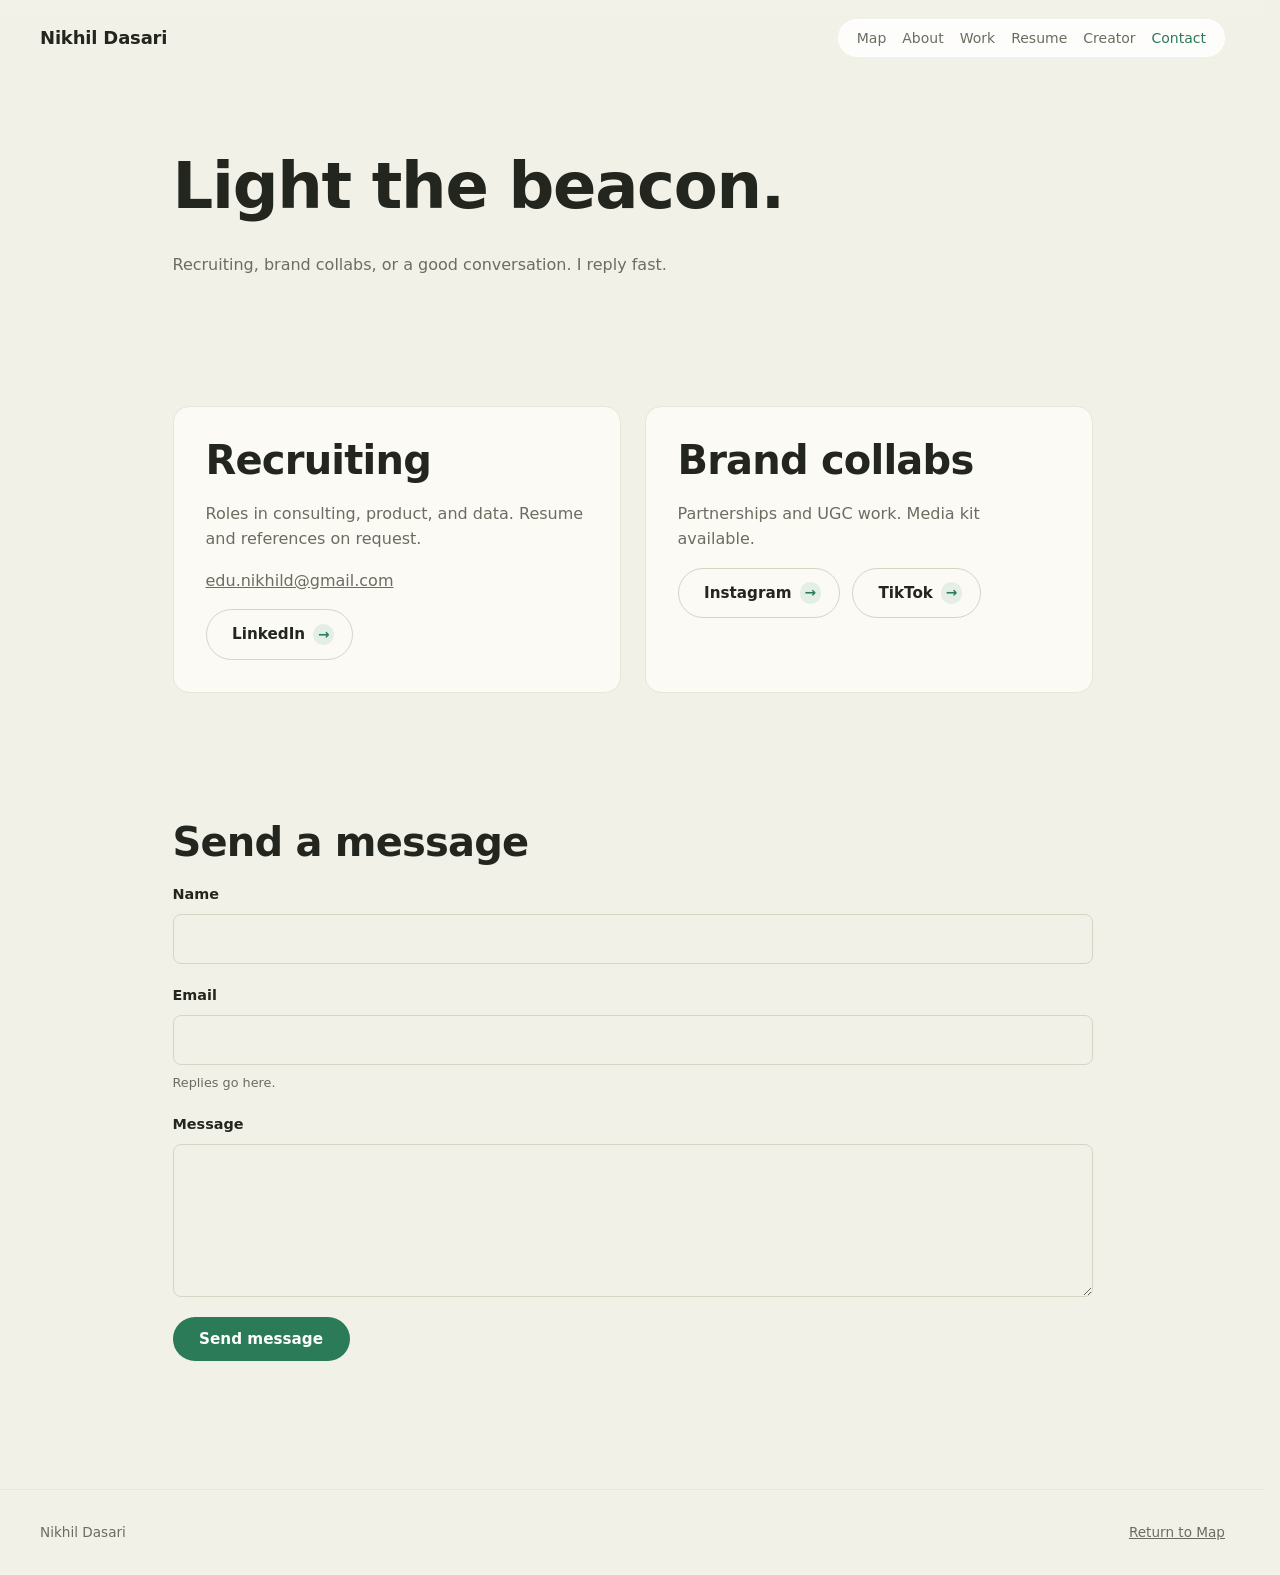
==== contact.html @ 0049f291 "Initial commit: Nikhil Dasari portfolio site Static site: hub, about, work, resume, creator, contact" ====
<!DOCTYPE html>
<html lang="en">
<head>
  <meta charset="UTF-8">
  <meta name="viewport" content="width=device-width, initial-scale=1">
  <title>Contact | Nikhil Dasari</title>
  <link rel="preconnect" href="https://api.fontshare.com">
  <link rel="stylesheet" href="https://api.fontshare.com/v2/css?f[]=cabinet-grotesk@700,800&f[]=satoshi@400,500,700&display=swap">
  <link rel="stylesheet" href="css/styles.css">
</head>
<body>

  <header class="site-nav">
    <a class="site-nav__name" href="index.html">Nikhil Dasari</a>
    <nav aria-label="Primary">
      <ul class="site-nav__links">
        <li><a href="index.html">Map</a></li>
        <li><a href="about.html">About</a></li>
        <li><a href="work.html">Work</a></li>
        <li><a href="resume.html">Resume</a></li>
        <li><a href="ugc.html">Creator</a></li>
        <li><a href="contact.html" aria-current="page">Contact</a></li>
      </ul>
    </nav>
  </header>

  <main class="page" style="max-width: 1000px;">

    <section class="block" style="margin-top: clamp(3rem, 6vw, 5rem);">
      <h1 class="rise">Light the beacon.</h1>
      <p class="rise rise-2">Recruiting, brand collabs, or a good conversation. I reply fast.</p>
    </section>

    <section class="block reveal">
      <div class="intent-split">
        <div>
          <h2>Recruiting</h2>
          <p>Roles in consulting, product, and data. Resume and references on request.</p>
          <p><a href="mailto:edu.nikhild@gmail.com">edu.nikhild@gmail.com</a></p>
          <a class="btn btn--ghost" href="https://www.linkedin.com/in/dasarinikhil1/" target="_blank" rel="noopener">LinkedIn <span class="btn__icon">&rarr;</span></a>
        </div>
        <div>
          <h2>Brand collabs</h2>
          <p>Partnerships and UGC work. Media kit available.</p>
          <div style="display:flex; gap:0.75rem; flex-wrap:wrap;">
            <a class="btn btn--ghost" href="https://www.instagram.com/nikhy_1/" target="_blank" rel="noopener">Instagram <span class="btn__icon">&rarr;</span></a>
            <a class="btn btn--ghost" href="https://www.tiktok.com/@nikhil.dasari" target="_blank" rel="noopener">TikTok <span class="btn__icon">&rarr;</span></a>
          </div>
        </div>
      </div>
    </section>

    <section class="block reveal">
      <h2>Send a message</h2>
      <form action="#" method="post">
        <!-- TODO: wire to a form service (Formspree / Netlify Forms) -->
        <div class="field">
          <label for="name">Name</label>
          <input id="name" name="name" type="text" autocomplete="name" required>
        </div>
        <div class="field">
          <label for="email">Email</label>
          <input id="email" name="email" type="email" autocomplete="email" required>
          <span class="hint">Replies go here.</span>
        </div>
        <div class="field">
          <label for="message">Message</label>
          <textarea id="message" name="message" rows="5" required></textarea>
        </div>
        <button class="btn btn--primary" type="submit">Send message</button>
      </form>
    </section>

  </main>

  <footer class="site-footer">
    <span>Nikhil Dasari</span>
    <a href="index.html">Return to Map</a>
  </footer>

  <script src="js/site.js"></script>
</body>
</html>
---- css/styles.css ----
/* ============================================================
   Sky Atlas / Nikhil Dasari
   Design language: dawn-sky painterly hub, clean minimal interiors.
   Type: Cabinet Grotesk (display) + Satoshi (body), via Fontshare.
   One accent (emerald), one radius system (16px cards / pill buttons),
   auto light-dark theme.
   ============================================================ */

:root {
  --font-display: "Cabinet Grotesk", system-ui, -apple-system, sans-serif;
  --font-body: "Satoshi", system-ui, -apple-system, sans-serif;

  /* campus palette: warm ivory / sage, light-locked */
  --surface: #f2f1e8;
  --surface-raised: #fbfaf4;
  --line: #d6d5c4;
  --line-soft: #e7e6d8;
  --text: #23261f;
  --text-muted: #6a6d60;

  --accent: #2b7a58;
  --accent-soft: #e3eee6;
  --accent-ink: #ffffff;

  --radius-card: 16px;
  --radius-pill: 999px;

  --section-gap: clamp(5rem, 10vw, 9rem);
  --pad-x: clamp(1rem, 4vw, 2.5rem);
  --measure: 65ch;

  --ease-out: cubic-bezier(0.16, 1, 0.3, 1);
  --shadow-soft: 0 16px 40px -20px rgba(95, 100, 75, 0.3);
  color-scheme: light;
}


* { box-sizing: border-box; }

html { scroll-behavior: smooth; scrollbar-gutter: stable; }
@media (prefers-reduced-motion: reduce) { html { scroll-behavior: auto; } }

body {
  margin: 0;
  background: var(--surface);
  color: var(--text);
  font-family: var(--font-body);
  line-height: 1.6;
  -webkit-font-smoothing: antialiased;
}

img { max-width: 100%; display: block; }

h1, h2, h3 {
  font-family: var(--font-display);
  font-weight: 800;
  letter-spacing: -0.02em;
  line-height: 1.05;
  margin: 0 0 0.5em;
}
h1 { font-size: clamp(2.4rem, 5vw, 4rem); }
h2 { font-size: clamp(1.75rem, 3.5vw, 2.5rem); }
h3 { font-size: 1.2rem; letter-spacing: -0.01em; }

p { max-width: var(--measure); color: var(--text-muted); margin: 0 0 1em; }

a { color: inherit; }

::selection { background: var(--accent-soft); }

/* ---------- placeholder slots (personal media pending) ---------- */
.ph {
  border: 1.5px dashed var(--line);
  border-radius: var(--radius-card);
  display: grid;
  place-items: center;
  color: var(--text-muted);
  font-size: 0.85rem;
  text-align: center;
  padding: 1rem;
  min-height: 120px;
  background: var(--surface-raised);
}
.ph--portrait { aspect-ratio: 3 / 4; }
.ph--landscape { aspect-ratio: 16 / 10; }
.ph--square { aspect-ratio: 1; }
.ph--tall { aspect-ratio: 9 / 16; }
.ph--logo { min-height: 56px; aspect-ratio: auto; border-radius: 8px; }

.photo {
  border-radius: var(--radius-card);
  object-fit: cover;
  width: 100%;
  box-shadow: var(--shadow-soft);
}

/* ---------- buttons ---------- */
.btn {
  display: inline-flex;
  align-items: center;
  gap: 0.5rem;
  padding: 0.75rem 1.6rem;
  border-radius: var(--radius-pill);
  border: 1px solid transparent;
  font-family: var(--font-display);
  font-weight: 700;
  font-size: 0.95rem;
  text-decoration: none;
  cursor: pointer;
  white-space: nowrap;
  transition: transform 0.2s var(--ease-out), background 0.2s var(--ease-out), border-color 0.2s var(--ease-out);
}
.btn:active { transform: translateY(1px) scale(0.98); }
.btn--primary { background: var(--accent); color: var(--accent-ink); }
.btn--primary:hover { background: color-mix(in srgb, var(--accent) 88%, var(--text)); }
.btn--ghost { border-color: var(--line); color: var(--text); background: var(--surface-raised); }
.btn--ghost:hover { border-color: var(--accent); }

/* ---------- interior page shell: hub-consistent floating nav ---------- */
.site-nav {
  position: sticky;
  top: 0;
  z-index: 10;
  height: 76px;
  display: flex;
  align-items: center;
  justify-content: space-between;
  gap: 16px;
  padding: 0 var(--pad-x);
  background: linear-gradient(180deg, color-mix(in srgb, var(--surface) 88%, transparent) 20%, transparent);
  border-bottom: none;
}
.site-nav__name {
  font-family: var(--font-display);
  font-weight: 800;
  font-size: 18px;
  line-height: 1;
  text-decoration: none;
  letter-spacing: -0.01em;
}
.site-nav__links {
  display: flex;
  align-items: center;
  gap: 16px;
  list-style: none;
  margin: 0;
  height: 38px;
  padding: 0 18px;
  font-size: 14px;
  line-height: 38px;
  border: 1px solid rgba(255,255,255,0.6);
  border-radius: var(--radius-pill);
  background: rgba(255,255,255,0.85);
  backdrop-filter: blur(10px);
}
.site-nav__links li { display: flex; }
.site-nav__links a { text-decoration: none; color: var(--text-muted); transition: color 0.15s ease; }
.site-nav__links a:hover { color: var(--text); }
.site-nav__links a[aria-current="page"] { color: var(--accent); }

@media (max-width: 767px) {
  .site-nav__links { gap: 0.9rem; overflow-x: auto; }
}

main.page {
  padding: 0 var(--pad-x) var(--section-gap);
  max-width: 1400px;
  margin: 0 auto;
}

section.block { margin-top: var(--section-gap); }

/* ---------- layout families ---------- */

.split-hero {
  display: grid;
  grid-template-columns: 3fr 2fr;
  gap: clamp(2rem, 5vw, 4rem);
  align-items: center;
  min-height: 60dvh;
  padding-top: clamp(2rem, 5vw, 5rem);
}
@media (max-width: 767px) { .split-hero { grid-template-columns: 1fr; min-height: auto; } }

.duo {
  display: grid;
  grid-template-columns: 2fr 1fr;
  gap: 1.5rem;
}
@media (max-width: 767px) { .duo { grid-template-columns: 1fr; } }
.duo > .card { margin: 0; }

.card {
  border: 1px solid var(--line-soft);
  border-radius: var(--radius-card);
  padding: clamp(1.25rem, 3vw, 2rem);
  background: var(--surface-raised);
}
.card--accent { background: var(--accent-soft); border-color: transparent; }

.feature-card {
  display: grid;
  grid-template-columns: 1fr 1fr;
  gap: 2rem;
  align-items: center;
  border: 1px solid var(--line-soft);
  border-radius: var(--radius-card);
  padding: clamp(1.25rem, 3vw, 2.5rem);
  background: var(--surface-raised);
  margin-bottom: 1.5rem;
  transition: transform 0.25s var(--ease-out), box-shadow 0.25s var(--ease-out);
}
.feature-card--flip > :first-child { order: 2; }
@media (max-width: 767px) {
  .feature-card { grid-template-columns: 1fr; }
  .feature-card--flip > :first-child { order: 0; }
}
.feature-card h3 { margin-bottom: 0.25rem; font-size: 1.4rem; }
.feature-card .meta { font-size: 0.85rem; color: var(--text-muted); margin-bottom: 0.75rem; }

.logo-tile {
  aspect-ratio: 16 / 10;
  border-radius: var(--radius-card);
  display: grid;
  place-items: center;
  font-family: var(--font-display);
  font-weight: 800;
  font-size: clamp(1.6rem, 3vw, 2.4rem);
  letter-spacing: -0.02em;
  color: var(--accent-ink);
}

.strip {
  display: flex;
  gap: 1rem;
  overflow-x: auto;
  scroll-snap-type: x mandatory;
  padding-bottom: 0.5rem;
}
.strip > * {
  flex: 0 0 250px;
  scroll-snap-align: start;
  border: 1px solid var(--line-soft);
  border-radius: var(--radius-card);
  padding: 1.25rem;
  background: var(--surface-raised);
}
.strip h3 { font-size: 1rem; }
.strip p { font-size: 0.85rem; margin: 0; }
.strip .meta { font-size: 0.75rem; color: var(--text-muted); display: block; margin-bottom: 0.35rem; }

.chips { display: flex; flex-wrap: wrap; gap: 0.5rem; list-style: none; padding: 0; margin: 0 0 1.5rem; }
.chips li {
  border: 1px solid var(--line);
  border-radius: var(--radius-pill);
  padding: 0.35rem 0.95rem;
  font-size: 0.85rem;
  background: var(--surface-raised);
}

.masonry { columns: 3; column-gap: 1rem; }
.masonry > * { margin-bottom: 1rem; break-inside: avoid; }
@media (max-width: 1023px) { .masonry { columns: 2; } }
@media (max-width: 599px) { .masonry { columns: 1; } }

.reel-grid {
  display: grid;
  grid-template-columns: repeat(4, 1fr);
  gap: 1rem;
}
@media (max-width: 1023px) { .reel-grid { grid-template-columns: repeat(2, 1fr); } }

.intent-split {
  display: grid;
  grid-template-columns: 1fr 1fr;
  gap: 1.5rem;
}
@media (max-width: 767px) { .intent-split { grid-template-columns: 1fr; } }
.intent-split > div {
  border: 1px solid var(--line-soft);
  border-radius: var(--radius-card);
  padding: 2rem;
  background: var(--surface-raised);
}

/* forms */
.field { display: grid; gap: 0.5rem; margin-bottom: 1.25rem; }
.field label { font-weight: 700; font-size: 0.9rem; font-family: var(--font-display); }
.field input, .field textarea {
  font: inherit;
  color: var(--text);
  background: var(--surface);
  border: 1px solid var(--line);
  border-radius: 8px;
  padding: 0.7rem 0.9rem;
}
.field input:focus-visible, .field textarea:focus-visible {
  outline: 2px solid var(--accent);
  outline-offset: 1px;
}
.field .hint { font-size: 0.8rem; color: var(--text-muted); }

/* resume clusters */
.cluster { border-top: 1px solid var(--line); padding-top: 1.5rem; margin-top: 2.5rem; }
.cluster:first-of-type { margin-top: 0; }
.role { display: grid; grid-template-columns: 150px 1fr; gap: 1.5rem; margin-bottom: 1.9rem; }
.role time { color: var(--text-muted); font-size: 0.85rem; padding-top: 0.25rem; }
.role h3 { margin-bottom: 0.15rem; }
.role .org { color: var(--accent); font-size: 0.9rem; font-weight: 500; margin-bottom: 0.4rem; }
@media (max-width: 599px) { .role { grid-template-columns: 1fr; gap: 0.25rem; } }

/* scroll reveal: heavy fade-up with a blur settle */
.reveal { opacity: 0; transform: translateY(28px); filter: blur(6px); }
.reveal.is-in {
  opacity: 1;
  transform: none;
  filter: none;
  transition: opacity 0.7s var(--ease-out), transform 0.7s var(--ease-out), filter 0.7s var(--ease-out);
}
@media (prefers-reduced-motion: reduce) {
  .reveal { opacity: 1; transform: none; filter: none; }
}

/* staggered reveal: children cascade in after the section enters */
@media (prefers-reduced-motion: no-preference) {
  .reveal--stagger > * { opacity: 0; transform: translateY(22px); }
  .reveal--stagger.is-in > * {
    opacity: 1;
    transform: none;
    transition: opacity 0.65s var(--ease-out), transform 0.65s var(--ease-out);
  }
  .reveal--stagger.is-in > *:nth-child(2) { transition-delay: 0.09s; }
  .reveal--stagger.is-in > *:nth-child(3) { transition-delay: 0.18s; }
  .reveal--stagger.is-in > *:nth-child(4) { transition-delay: 0.27s; }
  .reveal--stagger.is-in > *:nth-child(5) { transition-delay: 0.36s; }
  .reveal--stagger.is-in > *:nth-child(6) { transition-delay: 0.45s; }
}

/* footer */
.site-footer {
  border-top: 1px solid var(--line-soft);
  padding: 2rem var(--pad-x);
  display: flex;
  justify-content: space-between;
  gap: 1rem;
  flex-wrap: wrap;
  font-size: 0.85rem;
  color: var(--text-muted);
}
.site-footer a { color: var(--text-muted); }
.site-footer a:hover { color: var(--text); }

/* ============================================================
   HUB - the Sky Atlas
   ============================================================ */

.hub {
  position: relative;
  min-height: 100dvh;
  overflow: hidden;
  background: url("../assets/sky.webp") center / cover no-repeat, #a8c8e4;
}
/* soft haze so islands and UI read clearly over the painting */
.hub::before {
  content: "";
  position: absolute;
  inset: 0;
  background: linear-gradient(180deg,
    rgba(255, 255, 255, 0.05) 0%,
    rgba(246, 248, 251, 0.18) 100%);
  pointer-events: none;
}

.hub__corner {
  position: absolute;
  top: 0;
  left: 0;
  right: 0;
  z-index: 5;
  display: flex;
  justify-content: space-between;
  align-items: center;
  padding: 1.25rem var(--pad-x);
}
.hub__wordmark {
  font-family: var(--font-display);
  font-weight: 800;
  font-size: 1.15rem;
  text-decoration: none;
  color: #1c2733;
  text-shadow: 0 1px 8px rgba(255, 255, 255, 0.55);
}
.hub__skipnav {
  display: flex;
  gap: 1rem;
  list-style: none;
  margin: 0;
  padding: 0.45rem 1.1rem;
  font-size: 0.85rem;
  border: 1px solid rgba(255, 255, 255, 0.45);
  border-radius: var(--radius-pill);
  background: color-mix(in srgb, var(--surface) 72%, transparent);
  backdrop-filter: blur(10px);
  box-shadow: inset 0 1px 0 rgba(255, 255, 255, 0.25);
}
.hub__skipnav a { text-decoration: none; color: var(--text-muted); }
.hub__skipnav a:hover, .hub__skipnav a:focus-visible { color: var(--text); }

/* drifting painted-cloud veils (CSS, sit between sky and islands) */
.cloud-layer {
  position: absolute;
  inset: -6%;
  pointer-events: none;
  will-change: transform;
}
.cloud {
  position: absolute;
  width: 340px;
  height: 110px;
  border-radius: 50%;
  background: radial-gradient(ellipse at center,
    rgba(255, 255, 255, 0.65) 0%,
    rgba(255, 255, 255, 0) 70%);
  filter: blur(6px);
}

/* island field */
.atlas {
  position: relative;
  min-height: 100dvh;
  max-width: 1400px;
  margin: 0 auto;
}

.island {
  position: absolute;
  width: clamp(150px, 16vw, 240px);
  text-decoration: none;
  color: var(--text);
  text-align: center;
  will-change: transform;
}
.island--about   { top: 15%; left: 7%;  }
.island--work    { top: 24%; left: 39%; width: clamp(200px, 21vw, 320px); }
.island--resume  { top: 10%; right: 8%; }
.island--ugc     { top: 58%; left: 16%; }
.island--contact { top: 60%; right: 15%; width: clamp(130px, 13vw, 200px); }

.island__art {
  display: block;
  width: 100%;
  height: auto;
  filter: drop-shadow(0 24px 28px rgba(30, 50, 70, 0.35));
  transition: transform 0.35s var(--ease-out), filter 0.35s var(--ease-out);
}
.island__plate {
  display: inline-block;
  margin-top: 0.4rem;
  padding: 0.4rem 1.1rem;
  border-radius: var(--radius-pill);
  border: 1px solid rgba(255, 255, 255, 0.5);
  background: color-mix(in srgb, var(--surface) 82%, transparent);
  backdrop-filter: blur(8px);
  font-family: var(--font-display);
  font-weight: 700;
  font-size: 0.92rem;
  opacity: 0;
  transform: translateY(6px);
  transition: opacity 0.25s var(--ease-out), transform 0.25s var(--ease-out);
  box-shadow: var(--shadow-soft);
}
.island:hover .island__art,
.island:focus-visible .island__art {
  transform: translateY(-12px) scale(1.03);
  filter: drop-shadow(0 34px 34px rgba(30, 50, 70, 0.42));
}
.island:hover .island__plate,
.island:focus-visible .island__plate {
  opacity: 1;
  transform: none;
}
.island:focus-visible { outline: none; }
.island:focus-visible .island__plate { outline: 2px solid var(--accent); }

/* idle bob, one rhythm per island */
@media (prefers-reduced-motion: no-preference) {
  .island { animation: bob 6s ease-in-out infinite; }
  .island--about   { animation-duration: 7.2s; }
  .island--work    { animation-duration: 6.1s; animation-delay: -2s; }
  .island--resume  { animation-duration: 8.4s; animation-delay: -4s; }
  .island--ugc     { animation-duration: 6.8s; animation-delay: -1s; }
  .island--contact { animation-duration: 7.9s; animation-delay: -3s; }
}
@keyframes bob {
  0%, 100% { translate: 0 0; }
  50% { translate: 0 -12px; }
}

/* zoom-depart transition */
.hub.is-departing .atlas { pointer-events: none; }
@media (prefers-reduced-motion: no-preference) {
  .island.is-target {
    animation: none;
    transition: transform 0.55s var(--ease-out);
    transform: scale(2.6);
    z-index: 6;
  }
  .hub.is-departing::after {
    content: "";
    position: absolute;
    inset: 0;
    background: var(--surface);
    z-index: 7;
    animation: whiteout 0.55s var(--ease-out) forwards;
  }
}
@keyframes whiteout { from { opacity: 0; } to { opacity: 1; } }

/* ============================================================
   Motion & polish layer (site-wide refresh)
   All motion: transform/opacity only, gated behind reduced-motion.
   ============================================================ */

/* page-load entrance cascade: add .rise (+ .rise-2/3/4 for delay) to hero children */
@media (prefers-reduced-motion: no-preference) {
  .rise { opacity: 0; animation: rise-in 0.9s var(--ease-out) both; }
  .rise-2 { animation-delay: 0.12s; }
  .rise-3 { animation-delay: 0.24s; }
  .rise-4 { animation-delay: 0.36s; }
}
@keyframes rise-in {
  from { opacity: 0; transform: translateY(26px); filter: blur(6px); }
  to   { opacity: 1; transform: none; filter: none; }
}

/* tactile card physics: `translate` so it never fights reveal transforms */
.card, .feature-card, .strip > * {
  box-shadow: inset 0 1px 0 rgba(255, 255, 255, 0.6);
  transition: translate 0.3s var(--ease-out), box-shadow 0.3s var(--ease-out), border-color 0.3s var(--ease-out);
}
.card:hover, .feature-card:hover, .strip > *:hover {
  translate: 0 -4px;
  box-shadow: inset 0 1px 0 rgba(255, 255, 255, 0.6), var(--shadow-soft);
}

/* button-in-button trailing icon */
.btn { transition: transform 0.25s var(--ease-out), background 0.25s var(--ease-out), border-color 0.25s var(--ease-out), box-shadow 0.25s var(--ease-out); }
.btn__icon {
  display: inline-grid;
  place-items: center;
  width: 1.55em;
  height: 1.55em;
  margin-right: -0.55em;
  border-radius: 50%;
  background: rgba(255, 255, 255, 0.16);
  font-size: 0.9em;
  transition: transform 0.25s var(--ease-out), background 0.25s var(--ease-out);
}
.btn--ghost .btn__icon { background: var(--accent-soft); color: var(--accent); }
.btn:hover .btn__icon { transform: translateX(3px); background: rgba(255, 255, 255, 0.28); }
.btn--primary:hover { transform: translateY(-2px); box-shadow: 0 14px 28px -16px rgba(43, 122, 88, 0.6); }
.btn--primary:active { transform: translateY(1px) scale(0.98); box-shadow: none; }

/* resume-style role rows: quiet hover surface */
.role {
  border-radius: var(--radius-card);
  padding: 0.6rem 0.9rem;
  margin-left: -0.9rem;
  margin-right: -0.9rem;
  transition: background 0.3s var(--ease-out);
}
.role:hover { background: var(--surface-raised); }

/* hub mobile: vertical archipelago */
@media (max-width: 767px) {
  .hub { overflow: visible; }
  .atlas {
    min-height: auto;
    display: grid;
    gap: 2.5rem;
    padding: 6.5rem 1.5rem 4rem;
    justify-items: center;
  }
  .island { position: static; width: min(70vw, 320px); animation: none; }
  .island__plate { opacity: 1; transform: none; }
  .cloud-layer { display: none; }
  .hub__skipnav { display: none; }
}
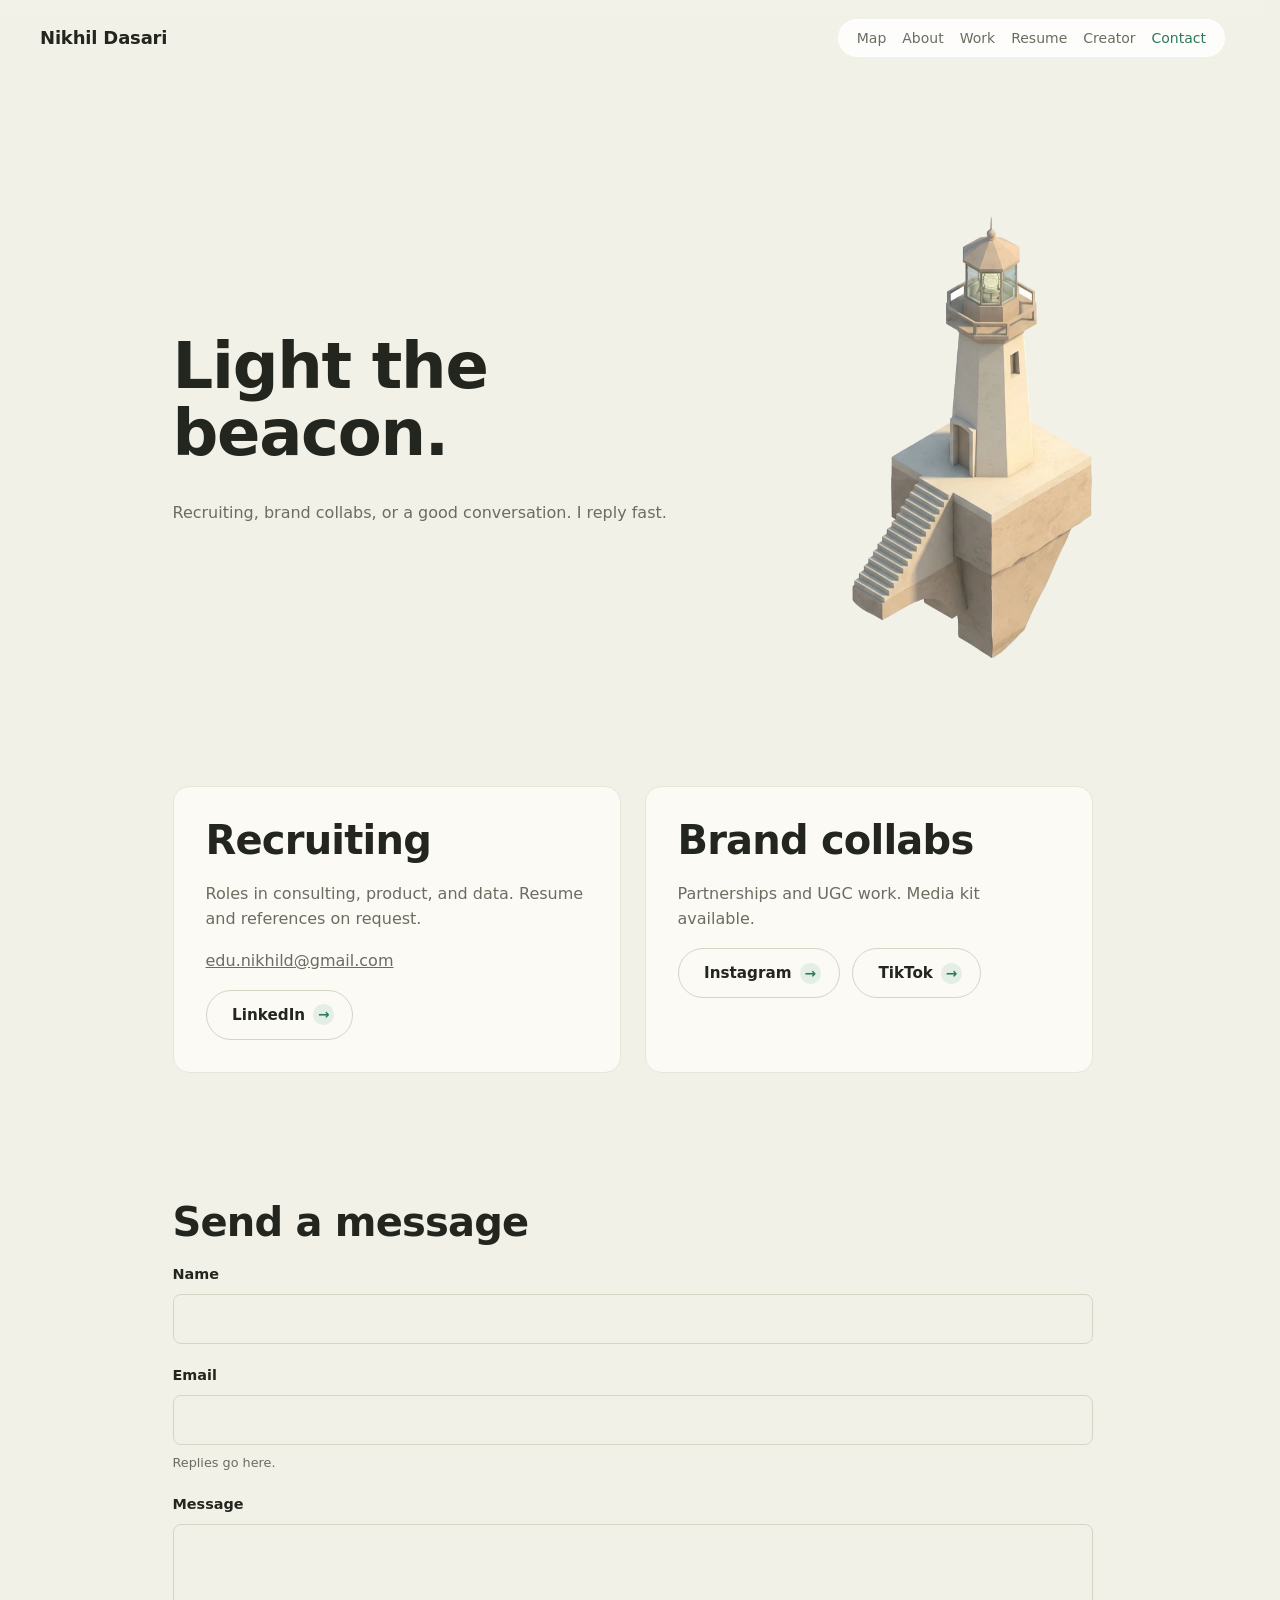
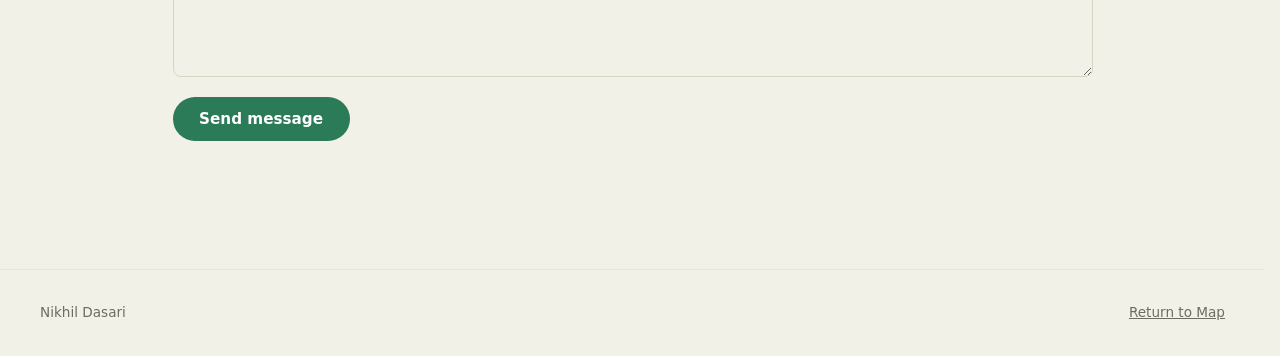
==== commit dbf65f2e: "Add monument hero images to Resume, Contact, and Creator pages Matches the split-hero pattern alread" ====
--- a/contact.html
+++ b/contact.html
@@ -26,9 +26,13 @@
 
   <main class="page" style="max-width: 1000px;">
 
-    <section class="block" style="margin-top: clamp(3rem, 6vw, 5rem);">
-      <h1 class="rise">Light the beacon.</h1>
-      <p class="rise rise-2">Recruiting, brand collabs, or a good conversation. I reply fast.</p>
+    <section class="split-hero" style="min-height:42dvh; margin-top: clamp(3rem, 6vw, 5rem);">
+      <div>
+        <h1 class="rise">Light the beacon.</h1>
+        <p class="rise rise-2">Recruiting, brand collabs, or a good conversation. I reply fast.</p>
+      </div>
+      <img class="rise rise-3" src="assets/monu-lighthouse.webp" alt="" width="406" height="746"
+           style="max-width:240px; width:100%; height:auto; justify-self:end; filter:drop-shadow(0 24px 28px rgba(95,100,75,0.35))">
     </section>
 
     <section class="block reveal">
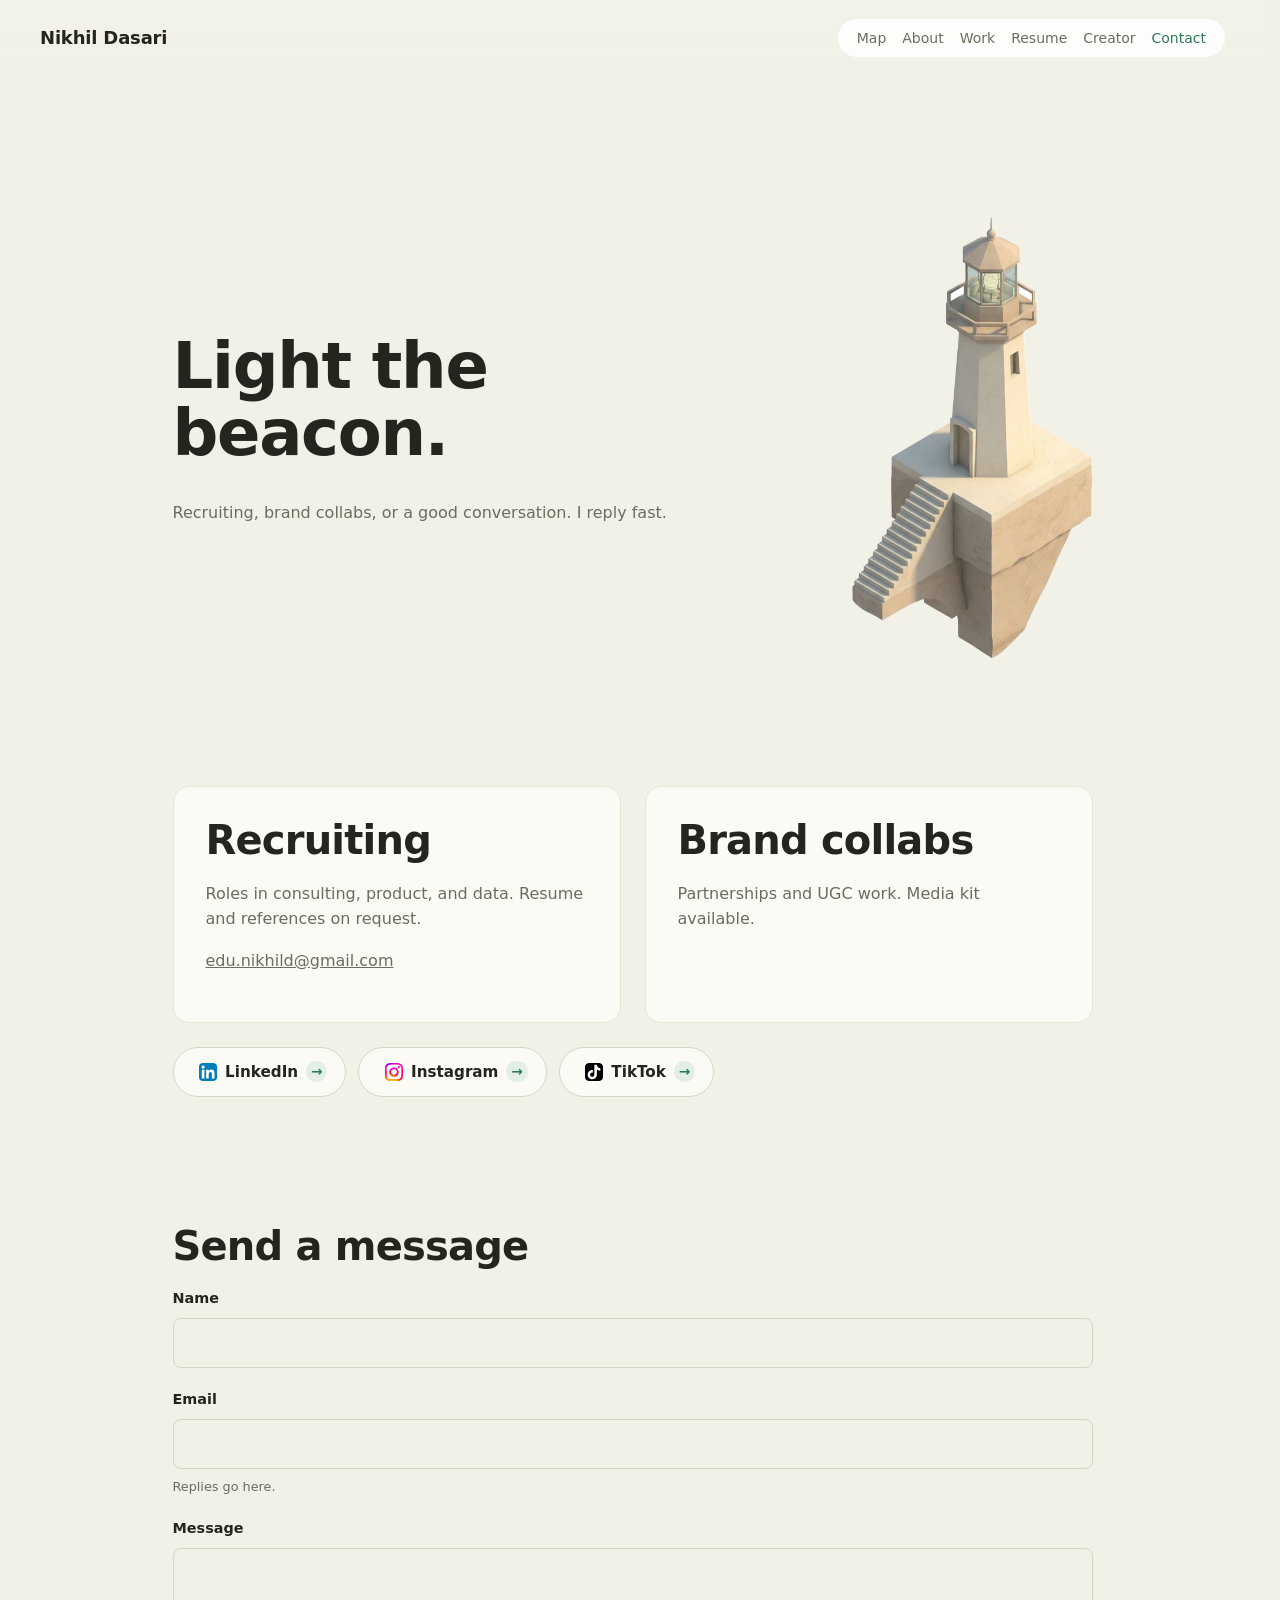
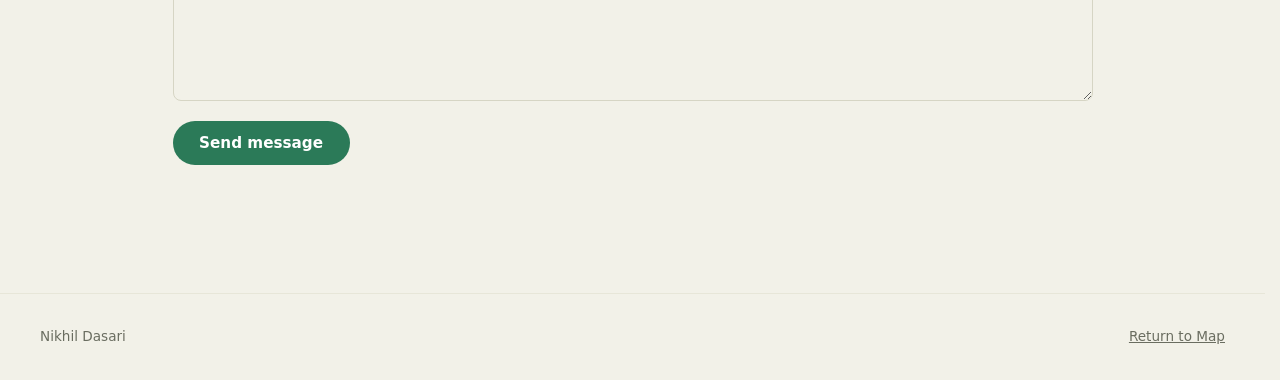
==== commit 14b78fde: "Fix Work hero graphic, add social icons, trim Creator/Resume content - Work page hero now uses the r" ====
--- a/contact.html
+++ b/contact.html
@@ -41,16 +41,25 @@
           <h2>Recruiting</h2>
           <p>Roles in consulting, product, and data. Resume and references on request.</p>
           <p><a href="mailto:edu.nikhild@gmail.com">edu.nikhild@gmail.com</a></p>
-          <a class="btn btn--ghost" href="https://www.linkedin.com/in/dasarinikhil1/" target="_blank" rel="noopener">LinkedIn <span class="btn__icon">&rarr;</span></a>
         </div>
         <div>
           <h2>Brand collabs</h2>
           <p>Partnerships and UGC work. Media kit available.</p>
-          <div style="display:flex; gap:0.75rem; flex-wrap:wrap;">
-            <a class="btn btn--ghost" href="https://www.instagram.com/nikhy_1/" target="_blank" rel="noopener">Instagram <span class="btn__icon">&rarr;</span></a>
-            <a class="btn btn--ghost" href="https://www.tiktok.com/@nikhil.dasari" target="_blank" rel="noopener">TikTok <span class="btn__icon">&rarr;</span></a>
-          </div>
         </div>
+      </div>
+      <div style="display:flex; gap:0.75rem; flex-wrap:wrap; margin-top:1.5rem;">
+        <a class="btn btn--ghost" href="https://www.linkedin.com/in/dasarinikhil1/" target="_blank" rel="noopener">
+          <img src="assets/icons/linkedin.svg" alt="" width="18" height="18" style="border-radius:4px;">
+          LinkedIn <span class="btn__icon">&rarr;</span>
+        </a>
+        <a class="btn btn--ghost" href="https://www.instagram.com/nikhy_1/" target="_blank" rel="noopener">
+          <img src="assets/icons/instagram.svg" alt="" width="18" height="18">
+          Instagram <span class="btn__icon">&rarr;</span>
+        </a>
+        <a class="btn btn--ghost" href="https://www.tiktok.com/@nikhil.dasari" target="_blank" rel="noopener">
+          <img src="assets/icons/tiktok.svg" alt="" width="18" height="18" style="border-radius:4px;">
+          TikTok <span class="btn__icon">&rarr;</span>
+        </a>
       </div>
     </section>
 
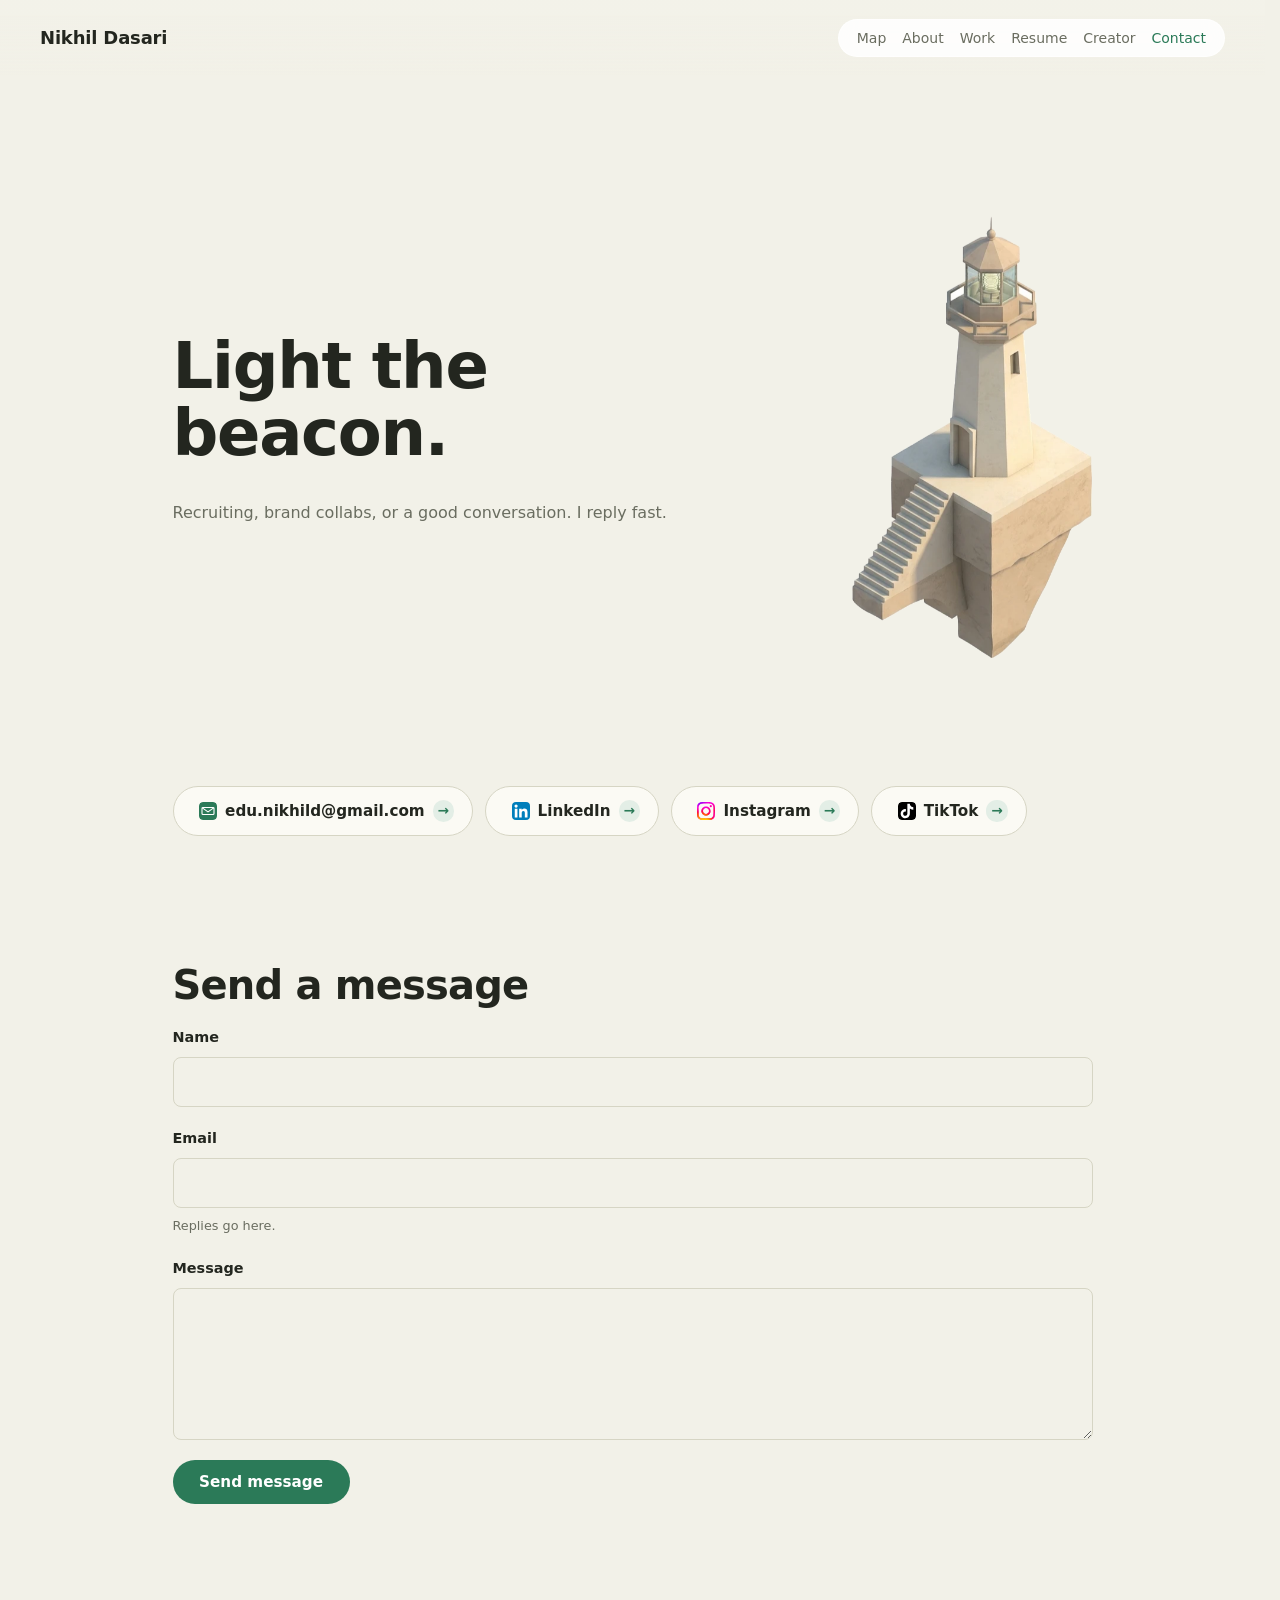
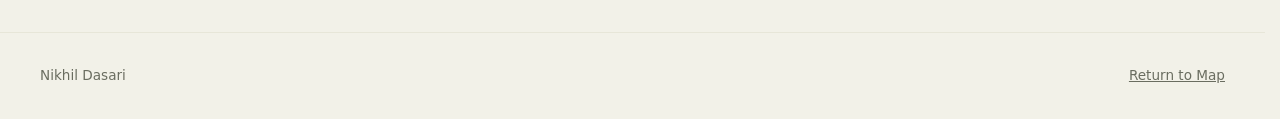
==== commit 5fbba24a: "Add downloadable resume PDF, remove Experience descriptions, simplify Contact links - Resume page: l" ====
--- a/contact.html
+++ b/contact.html
@@ -36,18 +36,15 @@
     </section>
 
     <section class="block reveal">
-      <div class="intent-split">
-        <div>
-          <h2>Recruiting</h2>
-          <p>Roles in consulting, product, and data. Resume and references on request.</p>
-          <p><a href="mailto:edu.nikhild@gmail.com">edu.nikhild@gmail.com</a></p>
-        </div>
-        <div>
-          <h2>Brand collabs</h2>
-          <p>Partnerships and UGC work. Media kit available.</p>
-        </div>
-      </div>
-      <div style="display:flex; gap:0.75rem; flex-wrap:wrap; margin-top:1.5rem;">
+      <div style="display:flex; gap:0.75rem; flex-wrap:wrap;">
+        <a class="btn btn--ghost" href="mailto:edu.nikhild@gmail.com">
+          <svg width="18" height="18" viewBox="0 0 18 18" xmlns="http://www.w3.org/2000/svg" style="border-radius:4px;">
+            <rect width="18" height="18" rx="4" fill="#2b7a58"/>
+            <rect x="3" y="5.5" width="12" height="7" rx="1" fill="none" stroke="#fff" stroke-width="1.1"/>
+            <path d="M3.3 5.9l5.7 4 5.7-4" fill="none" stroke="#fff" stroke-width="1.1" stroke-linecap="round" stroke-linejoin="round"/>
+          </svg>
+          edu.nikhild@gmail.com <span class="btn__icon">&rarr;</span>
+        </a>
         <a class="btn btn--ghost" href="https://www.linkedin.com/in/dasarinikhil1/" target="_blank" rel="noopener">
           <img src="assets/icons/linkedin.svg" alt="" width="18" height="18" style="border-radius:4px;">
           LinkedIn <span class="btn__icon">&rarr;</span>
